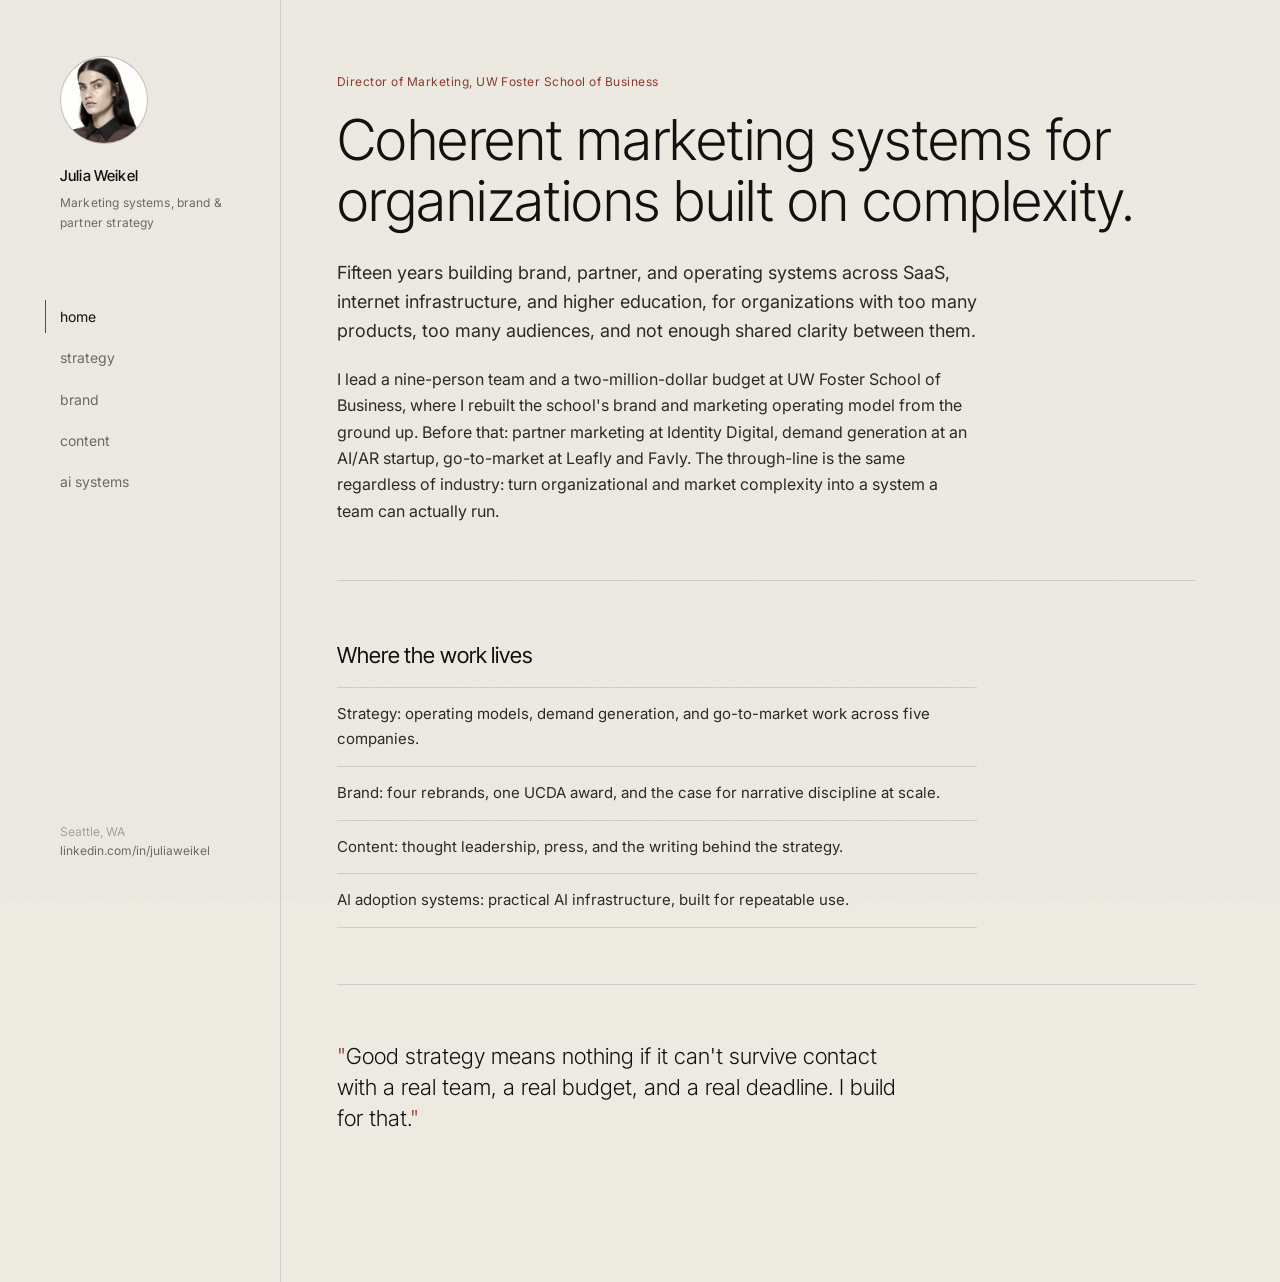
==== index.html @ f6a3b1db "Add files via upload" ====
<!DOCTYPE html>
<html lang="en">
<head>
<meta charset="UTF-8">
<meta name="viewport" content="width=device-width, initial-scale=1.0">
<title>Julia Weikel | home</title>
<meta name="description" content="Marketing systems, brand & partner strategy leader">
<link rel="icon" href="favicon.svg" type="image/svg+xml">
<meta property="og:type" content="website">
<meta property="og:title" content="Julia Weikel | home">
<meta property="og:description" content="Marketing systems, brand & partner strategy leader">
<meta property="og:url" content="https://juliaweikel.fyi/">
<link rel="stylesheet" href="style.css">
</head>
<body>
<div class="shell">
  <aside class="sidebar">
    <div>
      <div class="portrait">
        <img src="portrait.jpg" alt="Julia Weikel">
      </div>
      <a href="index.html" class="brandmark">Julia Weikel
        <span class="role">Marketing systems, brand &amp; partner strategy</span>
      </a>
      <nav class="pagenav">
      <a href="index.html" class="active">home</a>
      <a href="strategy.html">strategy</a>
      <a href="brand.html">brand</a>
      <a href="content.html">content</a>
      <a href="ai-systems.html">ai systems</a>
      </nav>
    </div>
    <div class="sidebar-foot">
      Seattle, WA<br>
      <a href="https://www.linkedin.com/in/juliaweikel/">linkedin.com/in/juliaweikel</a>
    </div>
  </aside>
  <main>
    <div class="mobile-nav">
    <a href="index.html" class="active">home</a>
    <a href="strategy.html">strategy</a>
    <a href="brand.html">brand</a>
    <a href="content.html">content</a>
    <a href="ai-systems.html">ai systems</a>
    </div>

    <p class="eyebrow">Director of Marketing, UW Foster School of Business</p>
    <h1>Coherent marketing systems for organizations built on complexity.</h1>
    <p class="lede">Fifteen years building brand, partner, and operating systems across SaaS, internet infrastructure, and higher education, for organizations with too many products, too many audiences, and not enough shared clarity between them.</p>
    <p>I lead a nine-person team and a two-million-dollar budget at UW Foster School of Business, where I rebuilt the school's brand and marketing operating model from the ground up. Before that: partner marketing at Identity Digital, demand generation at an AI/AR startup, go-to-market at Leafly and Favly. The through-line is the same regardless of industry: turn organizational and market complexity into a system a team can actually run.</p>

    <hr class="rule">

    <h2>Where the work lives</h2>
    <ul class="perspective">
      <li><a href="strategy.html">Strategy</a>: operating models, demand generation, and go-to-market work across five companies.</li>
      <li><a href="brand.html">Brand</a>: four rebrands, one UCDA award, and the case for narrative discipline at scale.</li>
      <li><a href="content.html">Content</a>: thought leadership, press, and the writing behind the strategy.</li>
      <li><a href="ai-systems.html">AI adoption systems</a>: practical AI infrastructure, built for repeatable use.</li>
    </ul>

    <hr class="rule">

    <p class="pull"><span class="mark">"</span>Good strategy means nothing if it can't survive contact with a real team, a real budget, and a real deadline. I build for that.<span class="mark">"</span></p>

  </main>
</div>
</body>
</html>
---- style.css ----
@import url('https://fonts.googleapis.com/css2?family=Inter+Tight:wght@300;400;500&family=Inter:wght@400;500&display=swap');

:root{
  --ink:#111110;
  --bone:#EDEAE2;
  --graphite:#6E6A62;
  --graphite-soft:#A6A198;
  --brick:#8C3B2E;
  --line:rgba(17,17,16,0.13);
  --sidebar-w:260px;
}

*{box-sizing:border-box;margin:0;padding:0;}

html{scroll-behavior:smooth;}

body{
  background:var(--bone);
  color:var(--ink);
  font-family:'Inter',sans-serif;
  font-size:16px;
  line-height:1.65;
  -webkit-font-smoothing:antialiased;
  position:relative;
}

/* near-invisible paper grain — texture, not pattern */
body::before{
  content:'';
  position:fixed;
  inset:0;
  pointer-events:none;
  opacity:0.045;
  background-image:url("data:image/svg+xml;charset=UTF-8,%3Csvg xmlns='http://www.w3.org/2000/svg' width='120' height='120'%3E%3Cfilter id='n'%3E%3CfeTurbulence type='fractalNoise' baseFrequency='0.85' numOctaves='2' stitchTiles='stitch'/%3E%3C/filter%3E%3Crect width='100%25' height='100%25' filter='url(%23n)'/%3E%3C/svg%3E");
  mix-blend-mode:multiply;
  z-index:999;
}

a{color:inherit;text-decoration:none;}

/* ---- layout shell ---- */

.shell{
  display:flex;
  min-height:100vh;
  max-width:1240px;
  margin:0 auto;
}

.sidebar{
  width:var(--sidebar-w);
  flex-shrink:0;
  padding:56px 32px 40px 40px;
  position:sticky;
  top:0;
  height:100vh;
  display:flex;
  flex-direction:column;
  justify-content:space-between;
}

.portrait{
  width:88px;
  height:88px;
  border-radius:50%;
  overflow:hidden;
  margin-bottom:20px;
  background:#dcd8cd;
  border:1px solid var(--line);
}

.portrait img{
  width:100%;
  height:100%;
  object-fit:cover;
  filter:grayscale(0.55) contrast(1.05) sepia(0.12) saturate(0.9);
}

.brandmark{
  font-family:'Inter Tight',sans-serif;
  font-weight:500;
  font-size:15px;
  letter-spacing:0.01em;
  display:block;
  animation:fadeUp 0.7s ease both;
}

.brandmark .role{
  display:block;
  font-family:'Inter',sans-serif;
  font-weight:400;
  font-size:12px;
  color:var(--graphite);
  margin-top:4px;
}

nav.pagenav{margin-top:64px;}

nav.pagenav a{
  display:block;
  position:relative;
  font-size:14px;
  padding:9px 0;
  color:var(--graphite);
  padding-left:14px;
  margin-left:-14px;
  transition:color 0.2s ease;
}

nav.pagenav a::before{
  content:'';
  position:absolute;
  left:-1px;
  top:4px;
  bottom:4px;
  width:1px;
  background:var(--brick);
  transform:scaleY(0);
  transform-origin:top;
  transition:transform 0.35s cubic-bezier(.4,0,.2,1);
}

nav.pagenav a:hover{color:var(--ink);}
nav.pagenav a:hover::before{transform:scaleY(1);}

nav.pagenav a.active{color:var(--ink);}
nav.pagenav a.active::before{transform:scaleY(1);}

.sidebar-foot{
  font-size:12px;
  color:var(--graphite-soft);
  line-height:1.6;
}

.sidebar-foot a{color:var(--graphite);}
.sidebar-foot a:hover{color:var(--brick);}

main{
  flex:1;
  min-width:0;
  padding:72px 64px 120px 56px;
  border-left:1px solid var(--line);
}

/* ---- typography ---- */

.eyebrow{
  font-size:12px;
  letter-spacing:0.04em;
  color:var(--brick);
  margin-bottom:18px;
}

@keyframes fadeUp{
  from{opacity:0;transform:translateY(10px);}
  to{opacity:1;transform:translateY(0);}
}

@keyframes drawIn{
  from{transform:scaleX(0);}
  to{transform:scaleX(1);}
}

.eyebrow{animation:fadeUp 0.6s ease both;}

h1{
  font-family:'Inter Tight',sans-serif;
  font-weight:300;
  font-size:clamp(38px,4.4vw,58px);
  line-height:1.08;
  letter-spacing:-0.01em;
  max-width:820px;
  margin-bottom:28px;
  animation:fadeUp 0.7s ease 0.08s both;
}

main > .lede{animation:fadeUp 0.7s ease 0.16s both;}

h2{
  font-family:'Inter Tight',sans-serif;
  font-weight:400;
  font-size:22px;
  letter-spacing:-0.005em;
  margin-bottom:14px;
}

h3{
  font-family:'Inter Tight',sans-serif;
  font-weight:500;
  font-size:15px;
  margin-bottom:6px;
}

.lede{
  font-size:18px;
  line-height:1.6;
  color:#2b2a28;
  max-width:640px;
  margin-bottom:20px;
}

p{max-width:640px;margin-bottom:16px;color:#2b2a28;}

.rule{
  border:none;
  border-top:1px solid var(--line);
  margin:56px 0;
  transform-origin:left;
  animation:drawIn 0.8s cubic-bezier(.4,0,.2,1) both;
}

/* ---- perspective / bullet list ---- */

.perspective{
  list-style:none;
  max-width:640px;
  margin:0 0 24px;
}

.perspective li{
  padding:14px 0;
  border-top:1px solid var(--line);
  font-size:15px;
  color:#2b2a28;
}

.perspective li:last-child{border-bottom:1px solid var(--line);}

.closing{
  max-width:560px;
  font-size:15px;
  color:var(--graphite);
  margin-top:24px;
}

/* ---- case study blocks ---- */

.case{
  margin-bottom:8px;
}

.case-num{
  font-family:'Inter Tight',sans-serif;
  font-size:12px;
  color:var(--graphite-soft);
  letter-spacing:0.04em;
  margin-bottom:10px;
}

.case-title{
  font-family:'Inter Tight',sans-serif;
  font-weight:400;
  font-size:26px;
  margin-bottom:22px;
  max-width:640px;
}

.case-grid{
  display:grid;
  grid-template-columns:120px 1fr;
  gap:6px 24px;
  max-width:700px;
  margin-bottom:14px;
}

.case-label{
  font-size:12px;
  letter-spacing:0.03em;
  color:var(--graphite-soft);
  padding-top:2px;
}

.case-body p{margin-bottom:12px;font-size:14.5px;}
.case-body p:last-child{margin-bottom:0;}

.case-body ul{
  list-style:none;
  margin-bottom:12px;
}

.case-body ul li{
  font-size:14.5px;
  color:#2b2a28;
  padding-left:14px;
  position:relative;
  margin-bottom:8px;
}

.case-body ul li::before{
  content:'';
  position:absolute;
  left:0;
  top:9px;
  width:4px;
  height:1px;
  background:var(--graphite-soft);
}

.case-body strong{font-weight:500;color:var(--ink);}

.case-outcome{
  font-size:14.5px;
  padding:16px 20px;
  border-left:1px solid var(--brick);
  background:transparent;
  margin-top:4px;
  color:#2b2a28;
}

/* ---- pull quote / award ---- */

.pull{
  font-family:'Inter Tight',sans-serif;
  font-weight:300;
  font-size:22px;
  line-height:1.4;
  max-width:560px;
  margin:28px 0;
  color:var(--ink);
}

.pull .mark{color:var(--brick);}

/* ---- contact list on content page ---- */

.pressline{
  display:flex;
  gap:16px;
  align-items:baseline;
  padding:14px 0;
  border-top:1px solid var(--line);
  font-size:14.5px;
}

.pressline:last-child{border-bottom:1px solid var(--line);}

.pressline .outlet{
  font-family:'Inter Tight',sans-serif;
  font-weight:500;
  min-width:150px;
  flex-shrink:0;
}

.pressline .desc{color:var(--graphite);}

/* ---- mobile ---- */

.mobile-nav{display:none;}

@media (max-width:860px){
  .shell{flex-direction:column;max-width:100%;}
  .sidebar{
    position:relative;
    width:100%;
    height:auto;
    padding:28px 24px;
    flex-direction:row;
    align-items:center;
    justify-content:space-between;
  }
  nav.pagenav{display:none;}
  .sidebar-foot{display:none;}
  .mobile-nav{
    display:flex;
    gap:16px;
    overflow-x:auto;
    padding:0 24px 20px;
    border-bottom:1px solid var(--line);
  }
  .mobile-nav a{
    font-size:13px;
    color:var(--graphite);
    white-space:nowrap;
    padding-bottom:6px;
    border-bottom:1px solid transparent;
  }
  .mobile-nav a.active{color:var(--ink);border-bottom:1px solid var(--brick);}
  main{padding:40px 24px 80px;border-left:none;}
  .case-grid{grid-template-columns:1fr;gap:2px 0;}
  .case-label{padding-top:12px;}
}

/* ---- print ---- */
@media print{
  body::before{display:none;}
  .sidebar{position:static;height:auto;border-right:1px solid #000;}
  main{border-left:none;padding:24px 0 0 24px;}
  h1,h2,h3{animation:none;}
  .rule{animation:none;}
  a{text-decoration:underline;}
  .case-outcome{border-left-color:#000;}
}
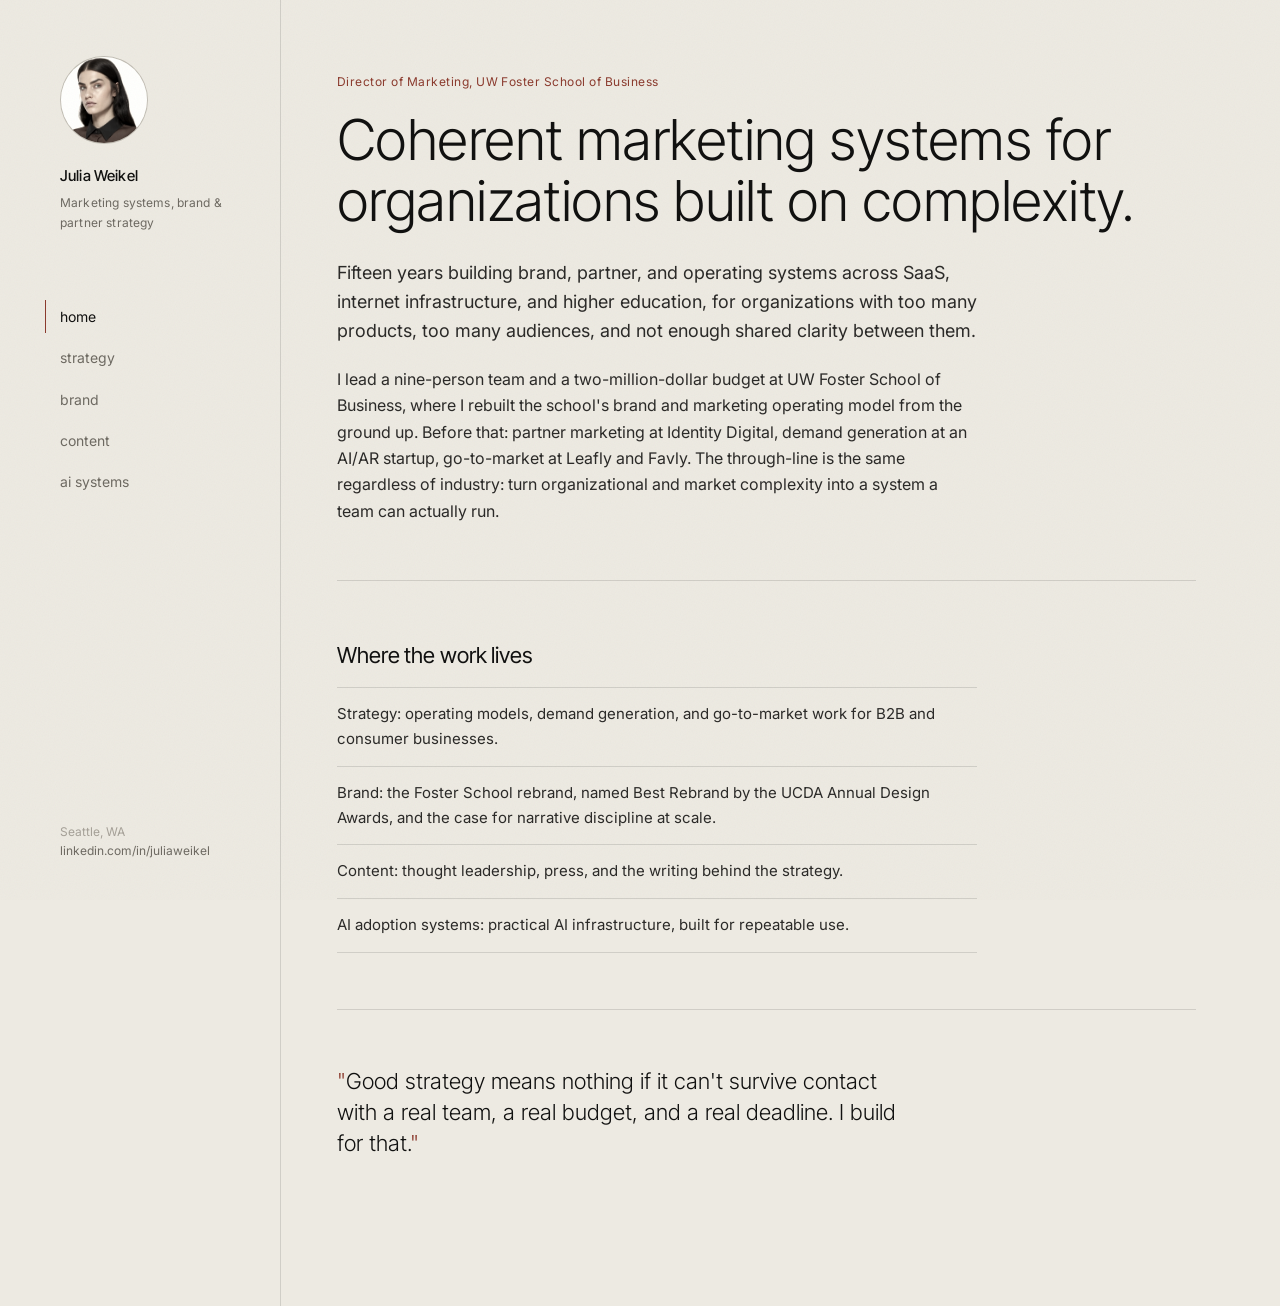
==== commit 37a47b0c: "Remove unverified metrics and vague counts from public pages Drop the web engagement and lead captur" ====
--- a/index.html
+++ b/index.html
@@ -53,8 +53,8 @@
 
     <h2>Where the work lives</h2>
     <ul class="perspective">
-      <li><a href="strategy.html">Strategy</a>: operating models, demand generation, and go-to-market work across five companies.</li>
-      <li><a href="brand.html">Brand</a>: four rebrands, one UCDA award, and the case for narrative discipline at scale.</li>
+      <li><a href="strategy.html">Strategy</a>: operating models, demand generation, and go-to-market work for B2B and consumer businesses.</li>
+      <li><a href="brand.html">Brand</a>: the Foster School rebrand, named Best Rebrand by the UCDA Annual Design Awards, and the case for narrative discipline at scale.</li>
       <li><a href="content.html">Content</a>: thought leadership, press, and the writing behind the strategy.</li>
       <li><a href="ai-systems.html">AI adoption systems</a>: practical AI infrastructure, built for repeatable use.</li>
     </ul>
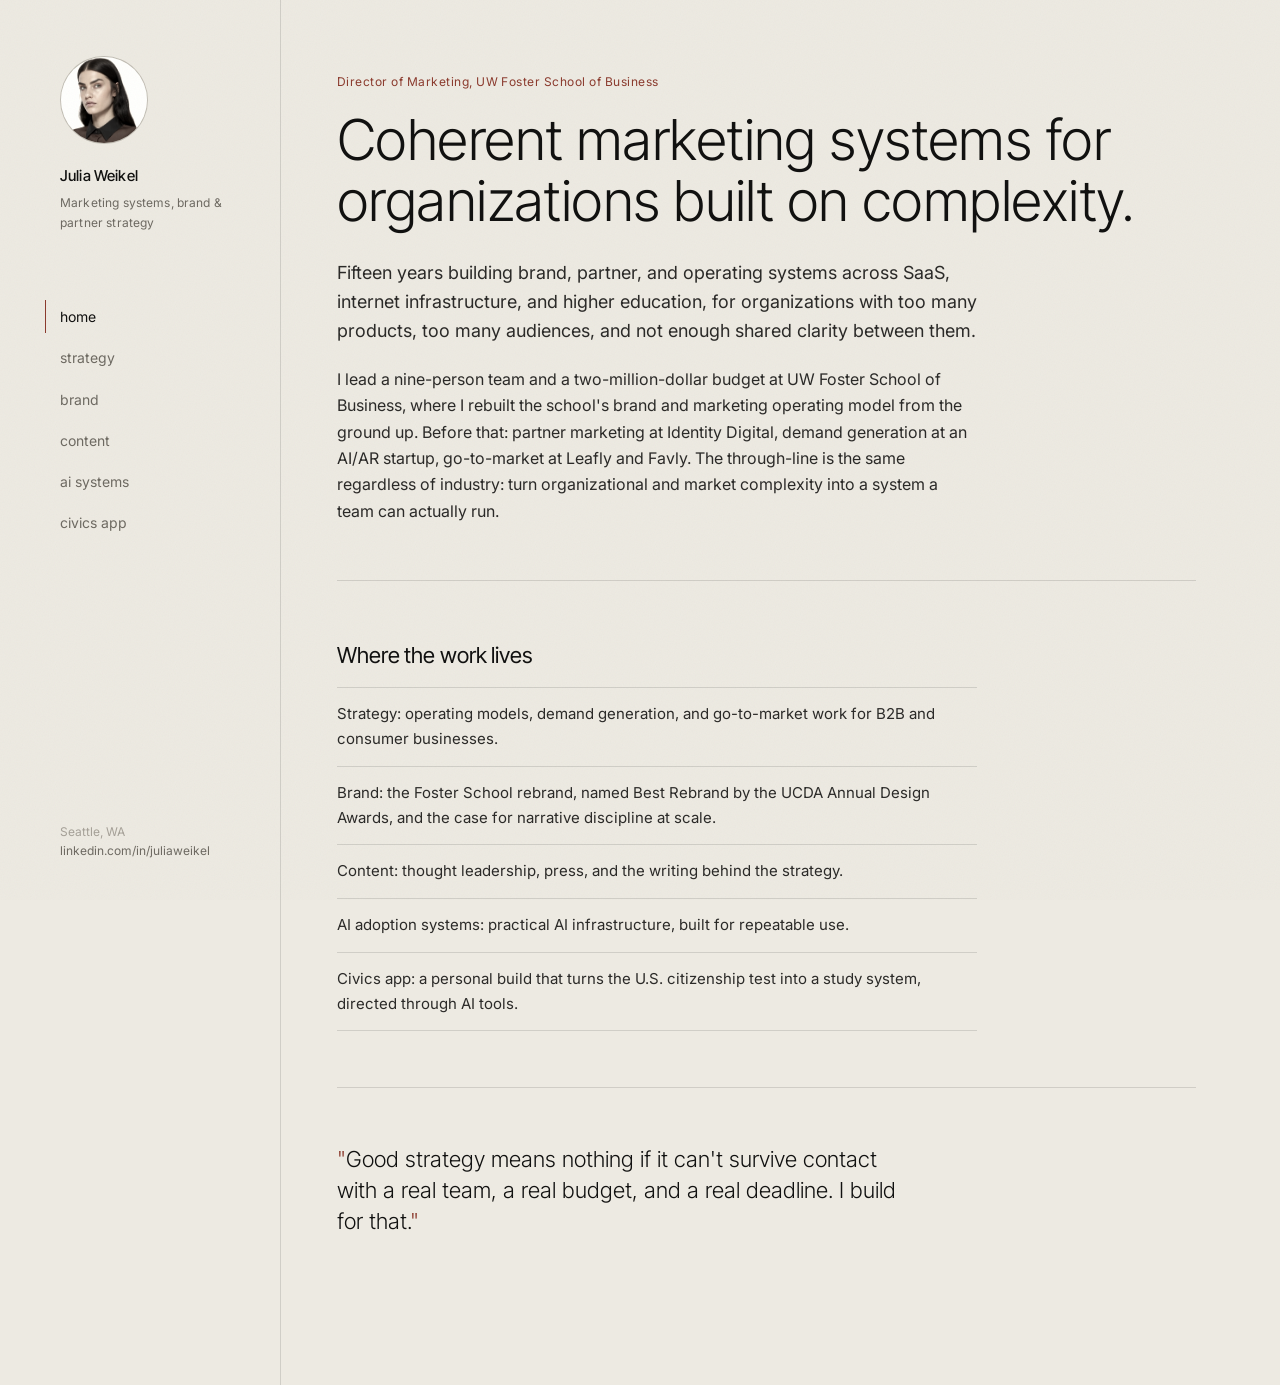
==== commit ba8cac5d: "Add civics app page and nav tab New page summarizing the civics study app build, with app screenshot" ====
--- a/index.html
+++ b/index.html
@@ -28,6 +28,7 @@
       <a href="brand.html">brand</a>
       <a href="content.html">content</a>
       <a href="ai-systems.html">ai systems</a>
+      <a href="civics.html">civics app</a>
       </nav>
     </div>
     <div class="sidebar-foot">
@@ -42,6 +43,7 @@
     <a href="brand.html">brand</a>
     <a href="content.html">content</a>
     <a href="ai-systems.html">ai systems</a>
+    <a href="civics.html">civics app</a>
     </div>
 
     <p class="eyebrow">Director of Marketing, UW Foster School of Business</p>
@@ -57,6 +59,7 @@
       <li><a href="brand.html">Brand</a>: the Foster School rebrand, named Best Rebrand by the UCDA Annual Design Awards, and the case for narrative discipline at scale.</li>
       <li><a href="content.html">Content</a>: thought leadership, press, and the writing behind the strategy.</li>
       <li><a href="ai-systems.html">AI adoption systems</a>: practical AI infrastructure, built for repeatable use.</li>
+      <li><a href="civics.html">Civics app</a>: a personal build that turns the U.S. citizenship test into a study system, directed through AI tools.</li>
     </ul>
 
     <hr class="rule">
--- a/style.css
+++ b/style.css
@@ -342,6 +342,22 @@
 }
 
 .pressline .desc{color:var(--graphite);}
+
+/* ---- civics page: links and screenshots ---- */
+
+.textlinks{display:flex;flex-wrap:wrap;gap:8px 28px;margin:4px 0 40px;font-size:15px;}
+.textlinks a{color:var(--ink);border-bottom:1px solid var(--brick);padding-bottom:2px;transition:color 0.2s ease;}
+.textlinks a:hover{color:var(--brick);}
+
+.shots{display:grid;grid-template-columns:repeat(3,minmax(0,1fr));gap:20px;max-width:760px;margin:0 0 8px;}
+.shots figure{margin:0;}
+.shots img{display:block;width:100%;height:auto;border:1px solid var(--line);}
+.shots figcaption{font-size:12px;color:var(--graphite);margin-top:10px;letter-spacing:0.01em;}
+
+@media (max-width:860px){
+  .shots{grid-template-columns:repeat(3,minmax(0,1fr));gap:10px;}
+  .shots figcaption{font-size:11px;}
+}
 
 /* ---- mobile ---- */
 
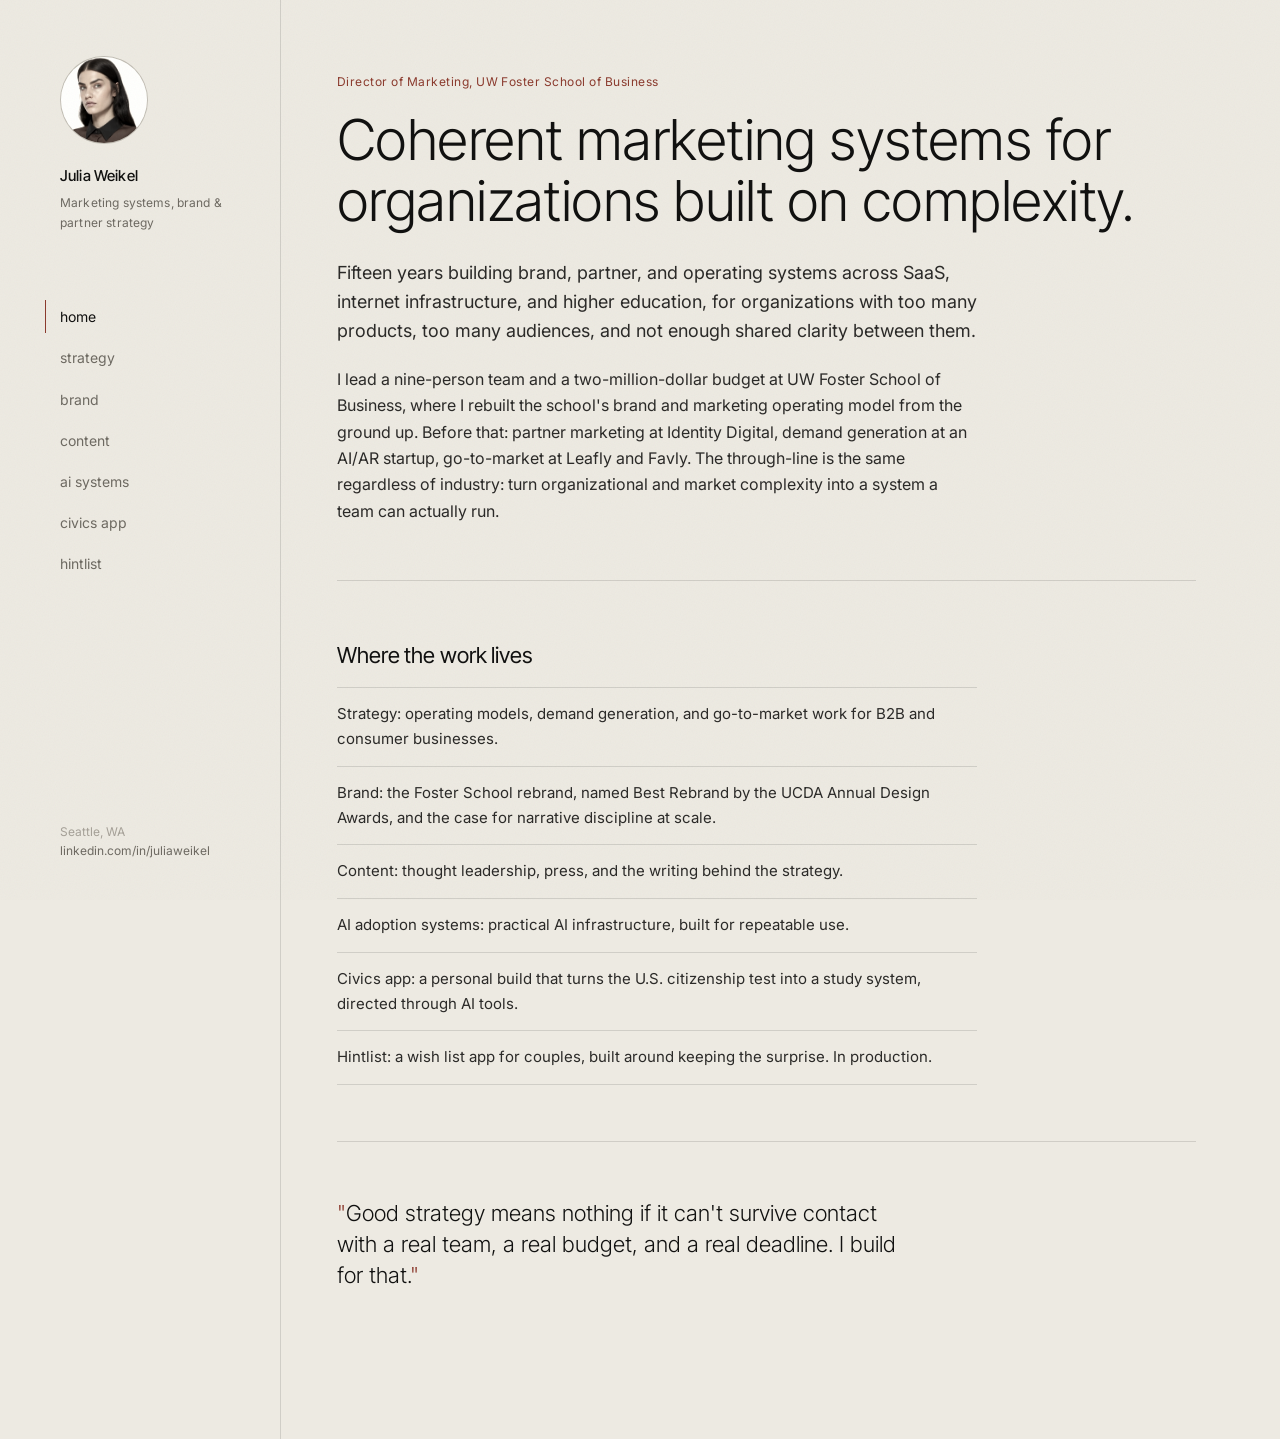
==== commit d0c3bf3c: "Add Hintlist case study page (in production) and nav links Co-Authored-By: Claude Opus 5.5 <noreply@" ====
--- a/index.html
+++ b/index.html
@@ -29,6 +29,7 @@
       <a href="content.html">content</a>
       <a href="ai-systems.html">ai systems</a>
       <a href="civics.html">civics app</a>
+      <a href="hintlist.html">hintlist</a>
       </nav>
     </div>
     <div class="sidebar-foot">
@@ -44,6 +45,7 @@
     <a href="content.html">content</a>
     <a href="ai-systems.html">ai systems</a>
     <a href="civics.html">civics app</a>
+    <a href="hintlist.html">hintlist</a>
     </div>
 
     <p class="eyebrow">Director of Marketing, UW Foster School of Business</p>
@@ -60,6 +62,7 @@
       <li><a href="content.html">Content</a>: thought leadership, press, and the writing behind the strategy.</li>
       <li><a href="ai-systems.html">AI adoption systems</a>: practical AI infrastructure, built for repeatable use.</li>
       <li><a href="civics.html">Civics app</a>: a personal build that turns the U.S. citizenship test into a study system, directed through AI tools.</li>
+      <li><a href="hintlist.html">Hintlist</a>: a wish list app for couples, built around keeping the surprise. In production.</li>
     </ul>
 
     <hr class="rule">
--- a/style.css
+++ b/style.css
@@ -358,6 +358,33 @@
   .shots{grid-template-columns:repeat(3,minmax(0,1fr));gap:10px;}
   .shots figcaption{font-size:11px;}
 }
+
+.subhead{margin-top:36px;}
+.steps{max-width:640px;margin:8px 0 0 20px;}
+.steps li{font-size:15px;color:#2b2a28;padding:6px 0 6px 6px;}
+.steps li::marker{color:var(--brick);font-family:'Inter Tight',sans-serif;}
+.steps strong,.perspective strong{font-weight:500;color:var(--ink);}
+.wide{margin:28px 0 0;max-width:760px;}
+.wide img{display:block;width:100%;height:auto;border:1px solid var(--line);}
+.wide figcaption{font-size:12px;color:var(--graphite);margin-top:10px;}
+
+.case-split{display:grid;grid-template-columns:minmax(0,1fr) 220px;gap:32px;align-items:start;max-width:960px;}
+.case-split .case-grid{max-width:none;}
+.phone{margin:0;}
+.phone img{display:block;width:100%;height:auto;border:1px solid var(--line);}
+.phone figcaption{font-size:12px;color:var(--graphite);margin-top:10px;}
+@media (max-width:1100px){.case-split{grid-template-columns:1fr;}.phone{max-width:280px;}}
+
+.compare{display:grid;grid-template-columns:repeat(2,minmax(0,240px));gap:12px 24px;margin:32px 0 8px;max-width:760px;}
+.compare figure{margin:0;}
+.compare img{display:block;width:100%;height:auto;border:1px solid var(--line);}
+.compare-label{font-size:12px;letter-spacing:0.03em;color:var(--graphite-soft);margin:0 0 8px;}
+.compare figcaption{grid-column:1/-1;font-size:12px;color:var(--graphite);margin-top:2px;max-width:520px;}
+.pairs{max-width:760px;margin:28px 0 0;}
+.pairs-head{display:grid;grid-template-columns:1fr 1fr;font-size:12px;letter-spacing:0.03em;color:var(--graphite-soft);margin:0 0 8px;}
+.pairs figure{margin:0 0 18px;}
+.pairs img{display:block;width:100%;height:auto;border:1px solid var(--line);}
+.pairs figcaption{font-size:12px;color:var(--graphite);margin-top:8px;}
 
 /* ---- mobile ---- */
 
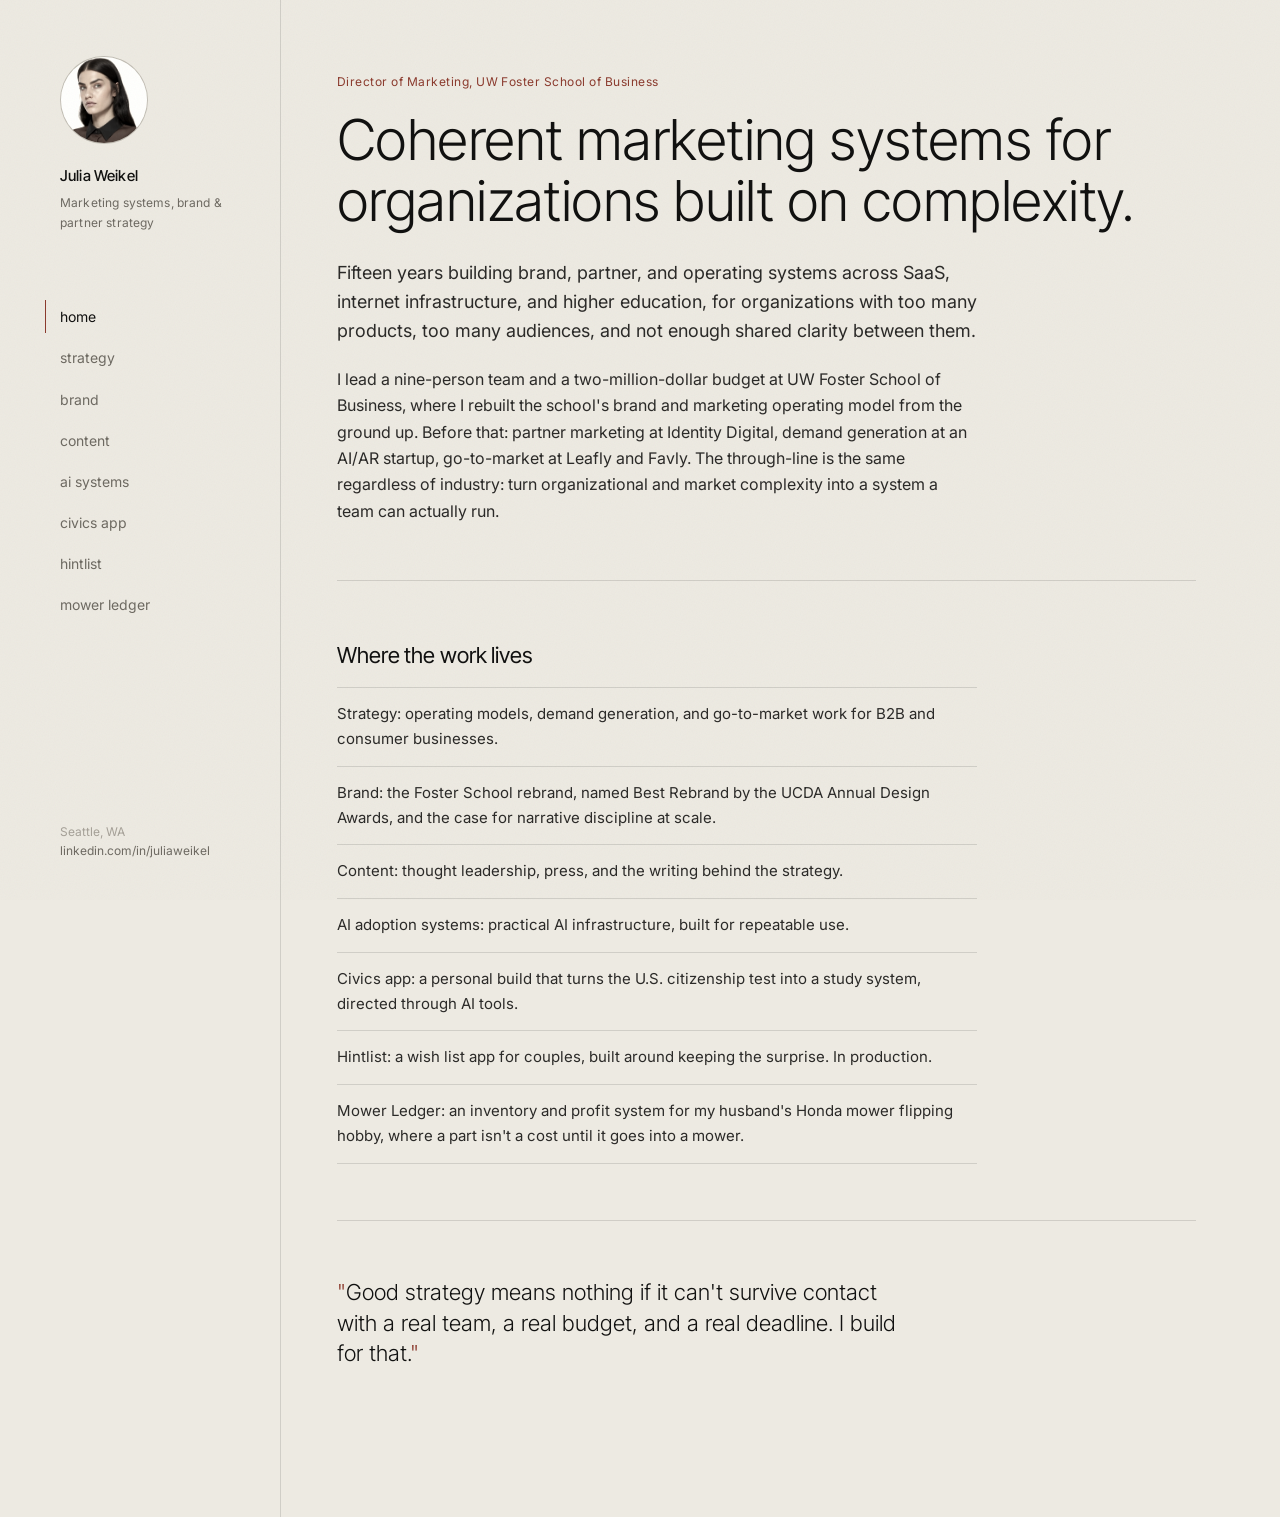
==== commit bda8b097: "Add Mower Ledger case study page Co-Authored-By: Claude Opus 5.5 <noreply@anthropic.com> Claude-Sess" ====
--- a/index.html
+++ b/index.html
@@ -30,6 +30,7 @@
       <a href="ai-systems.html">ai systems</a>
       <a href="civics.html">civics app</a>
       <a href="hintlist.html">hintlist</a>
+      <a href="mower.html">mower ledger</a>
       </nav>
     </div>
     <div class="sidebar-foot">
@@ -46,6 +47,7 @@
     <a href="ai-systems.html">ai systems</a>
     <a href="civics.html">civics app</a>
     <a href="hintlist.html">hintlist</a>
+    <a href="mower.html">mower ledger</a>
     </div>
 
     <p class="eyebrow">Director of Marketing, UW Foster School of Business</p>
@@ -63,6 +65,7 @@
       <li><a href="ai-systems.html">AI adoption systems</a>: practical AI infrastructure, built for repeatable use.</li>
       <li><a href="civics.html">Civics app</a>: a personal build that turns the U.S. citizenship test into a study system, directed through AI tools.</li>
       <li><a href="hintlist.html">Hintlist</a>: a wish list app for couples, built around keeping the surprise. In production.</li>
+      <li><a href="mower.html">Mower Ledger</a>: an inventory and profit system for my husband's Honda mower flipping hobby, where a part isn't a cost until it goes into a mower.</li>
     </ul>
 
     <hr class="rule">
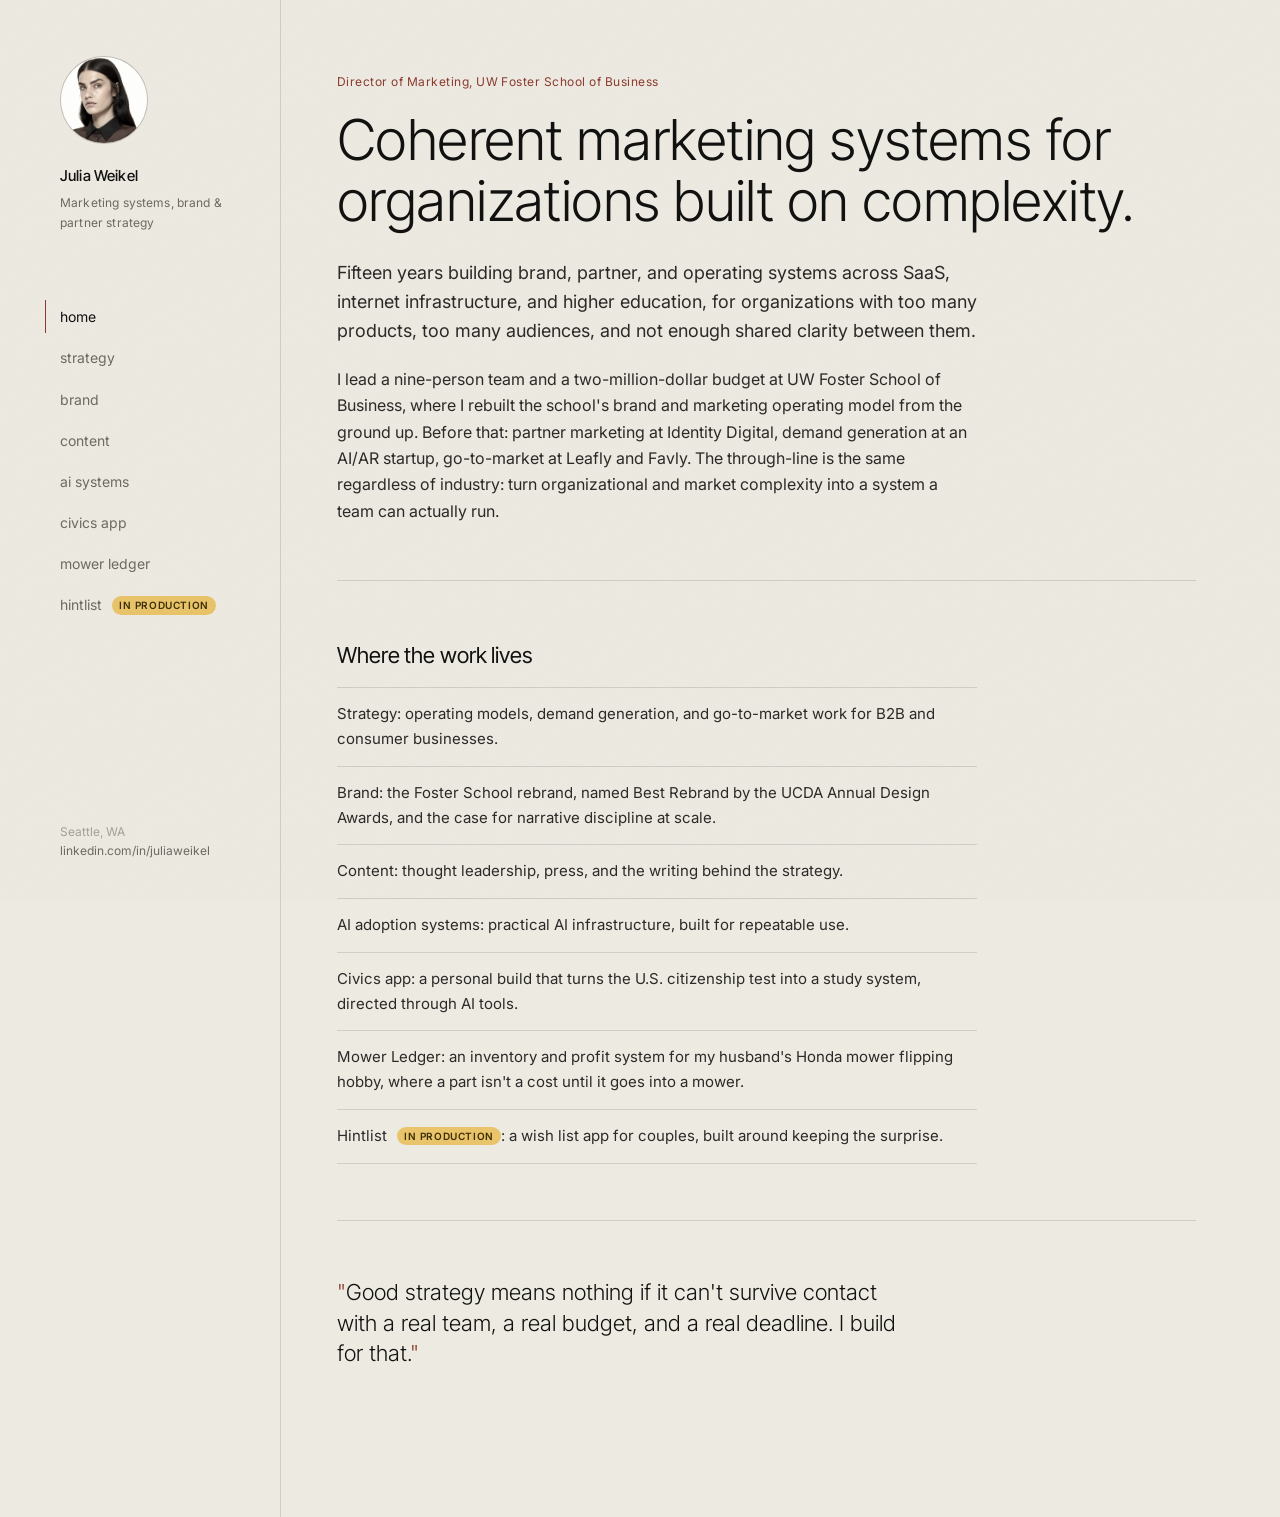
==== commit 02faa7b7: "Hintlist last in nav with an In production tag; clearer status on its page Co-Authored-By: Claude Op" ====
--- a/index.html
+++ b/index.html
@@ -29,8 +29,8 @@
       <a href="content.html">content</a>
       <a href="ai-systems.html">ai systems</a>
       <a href="civics.html">civics app</a>
-      <a href="hintlist.html">hintlist</a>
       <a href="mower.html">mower ledger</a>
+      <a href="hintlist.html">hintlist <span class="wip">in production</span></a>
       </nav>
     </div>
     <div class="sidebar-foot">
@@ -46,8 +46,8 @@
     <a href="content.html">content</a>
     <a href="ai-systems.html">ai systems</a>
     <a href="civics.html">civics app</a>
-    <a href="hintlist.html">hintlist</a>
     <a href="mower.html">mower ledger</a>
+    <a href="hintlist.html">hintlist <span class="wip">in production</span></a>
     </div>
 
     <p class="eyebrow">Director of Marketing, UW Foster School of Business</p>
@@ -64,8 +64,8 @@
       <li><a href="content.html">Content</a>: thought leadership, press, and the writing behind the strategy.</li>
       <li><a href="ai-systems.html">AI adoption systems</a>: practical AI infrastructure, built for repeatable use.</li>
       <li><a href="civics.html">Civics app</a>: a personal build that turns the U.S. citizenship test into a study system, directed through AI tools.</li>
-      <li><a href="hintlist.html">Hintlist</a>: a wish list app for couples, built around keeping the surprise. In production.</li>
       <li><a href="mower.html">Mower Ledger</a>: an inventory and profit system for my husband's Honda mower flipping hobby, where a part isn't a cost until it goes into a mower.</li>
+      <li><a href="hintlist.html">Hintlist</a> <span class="wip">in production</span>: a wish list app for couples, built around keeping the surprise.</li>
     </ul>
 
     <hr class="rule">
--- a/style.css
+++ b/style.css
@@ -433,3 +433,7 @@
   a{text-decoration:underline;}
   .case-outcome{border-left-color:#000;}
 }
+
+/* ---- in-production tag ---- */
+.wip{display:inline-block;margin-left:6px;padding:1px 7px;border-radius:999px;background:#E9C46A;color:#3D2E06;font-size:10px;letter-spacing:.06em;text-transform:uppercase;font-weight:600;vertical-align:1px;white-space:nowrap}
+.wip-lg{font-size:11px;padding:3px 10px;margin-left:8px}
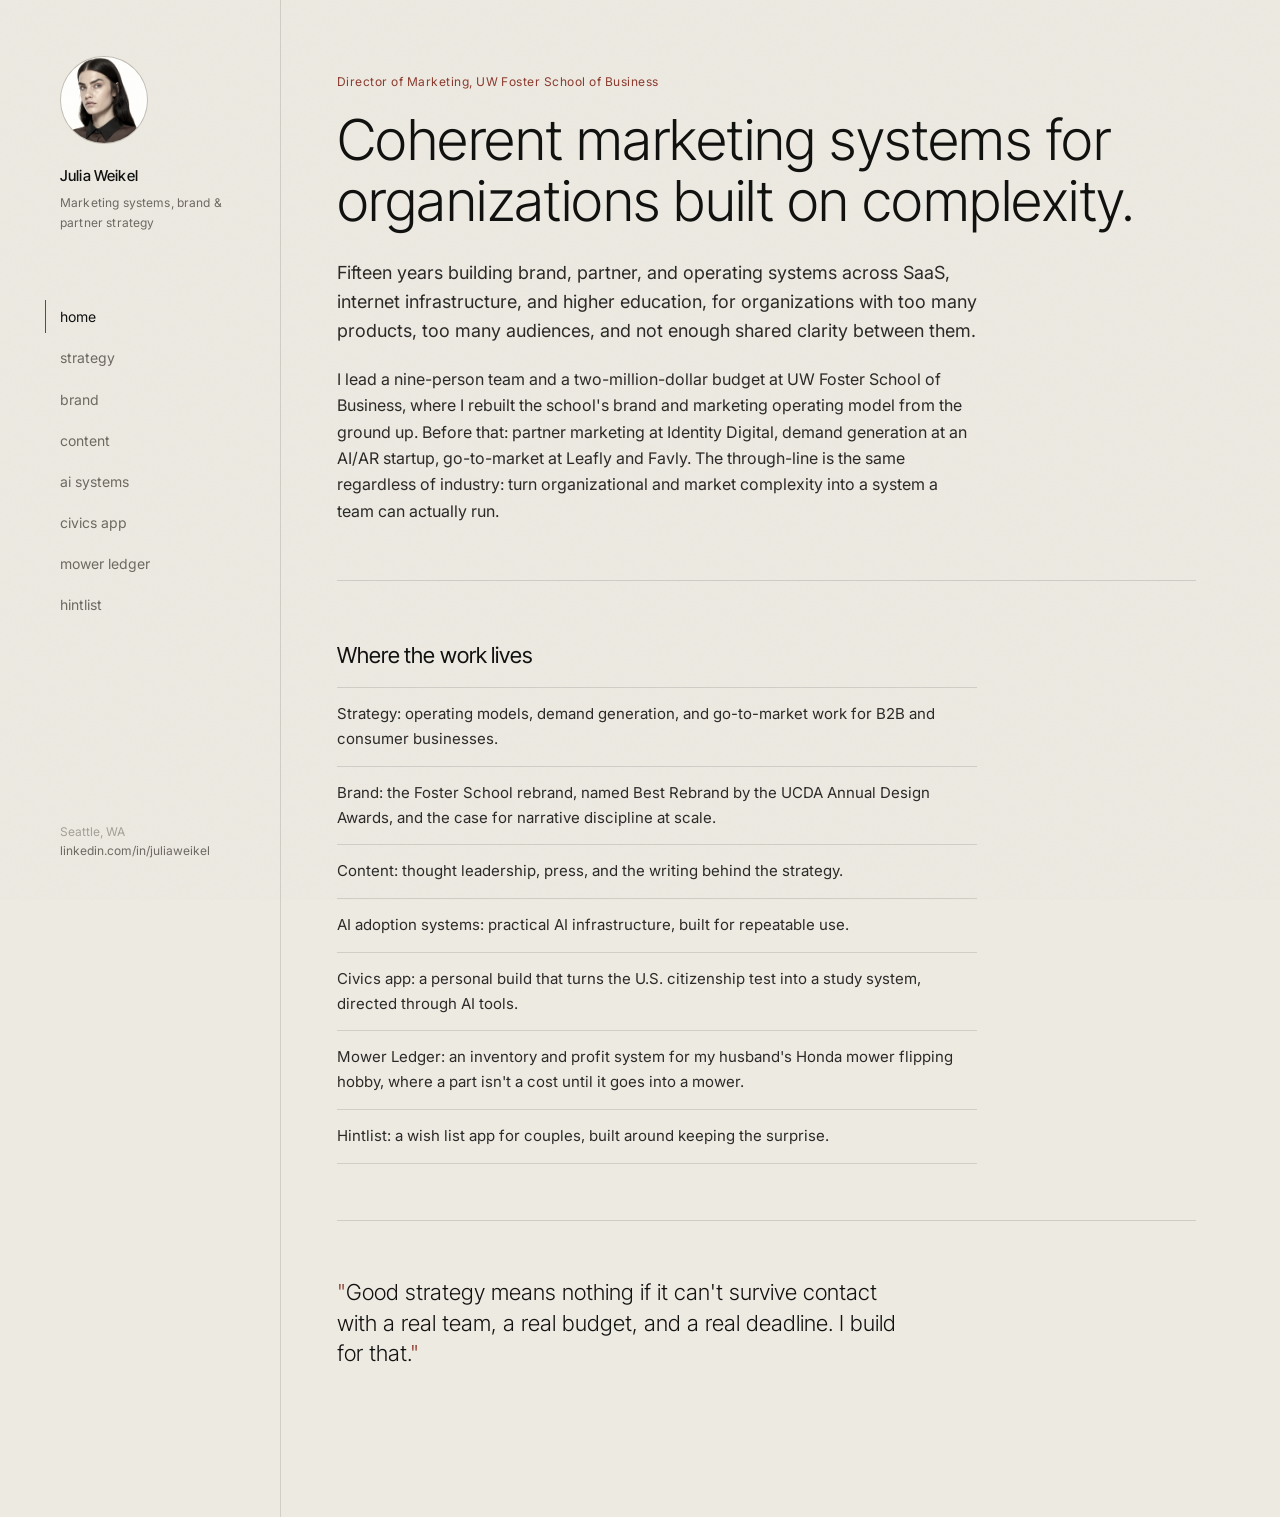
==== commit 7ea92668: "Hintlist as a plain nav item; in-production tag only on its own page Co-Authored-By: Claude Opus 5.5" ====
--- a/index.html
+++ b/index.html
@@ -30,7 +30,7 @@
       <a href="ai-systems.html">ai systems</a>
       <a href="civics.html">civics app</a>
       <a href="mower.html">mower ledger</a>
-      <a href="hintlist.html">hintlist <span class="wip">in production</span></a>
+      <a href="hintlist.html">hintlist</a>
       </nav>
     </div>
     <div class="sidebar-foot">
@@ -47,7 +47,7 @@
     <a href="ai-systems.html">ai systems</a>
     <a href="civics.html">civics app</a>
     <a href="mower.html">mower ledger</a>
-    <a href="hintlist.html">hintlist <span class="wip">in production</span></a>
+    <a href="hintlist.html">hintlist</a>
     </div>
 
     <p class="eyebrow">Director of Marketing, UW Foster School of Business</p>
@@ -65,7 +65,7 @@
       <li><a href="ai-systems.html">AI adoption systems</a>: practical AI infrastructure, built for repeatable use.</li>
       <li><a href="civics.html">Civics app</a>: a personal build that turns the U.S. citizenship test into a study system, directed through AI tools.</li>
       <li><a href="mower.html">Mower Ledger</a>: an inventory and profit system for my husband's Honda mower flipping hobby, where a part isn't a cost until it goes into a mower.</li>
-      <li><a href="hintlist.html">Hintlist</a> <span class="wip">in production</span>: a wish list app for couples, built around keeping the surprise.</li>
+      <li><a href="hintlist.html">Hintlist</a>: a wish list app for couples, built around keeping the surprise.</li>
     </ul>
 
     <hr class="rule">
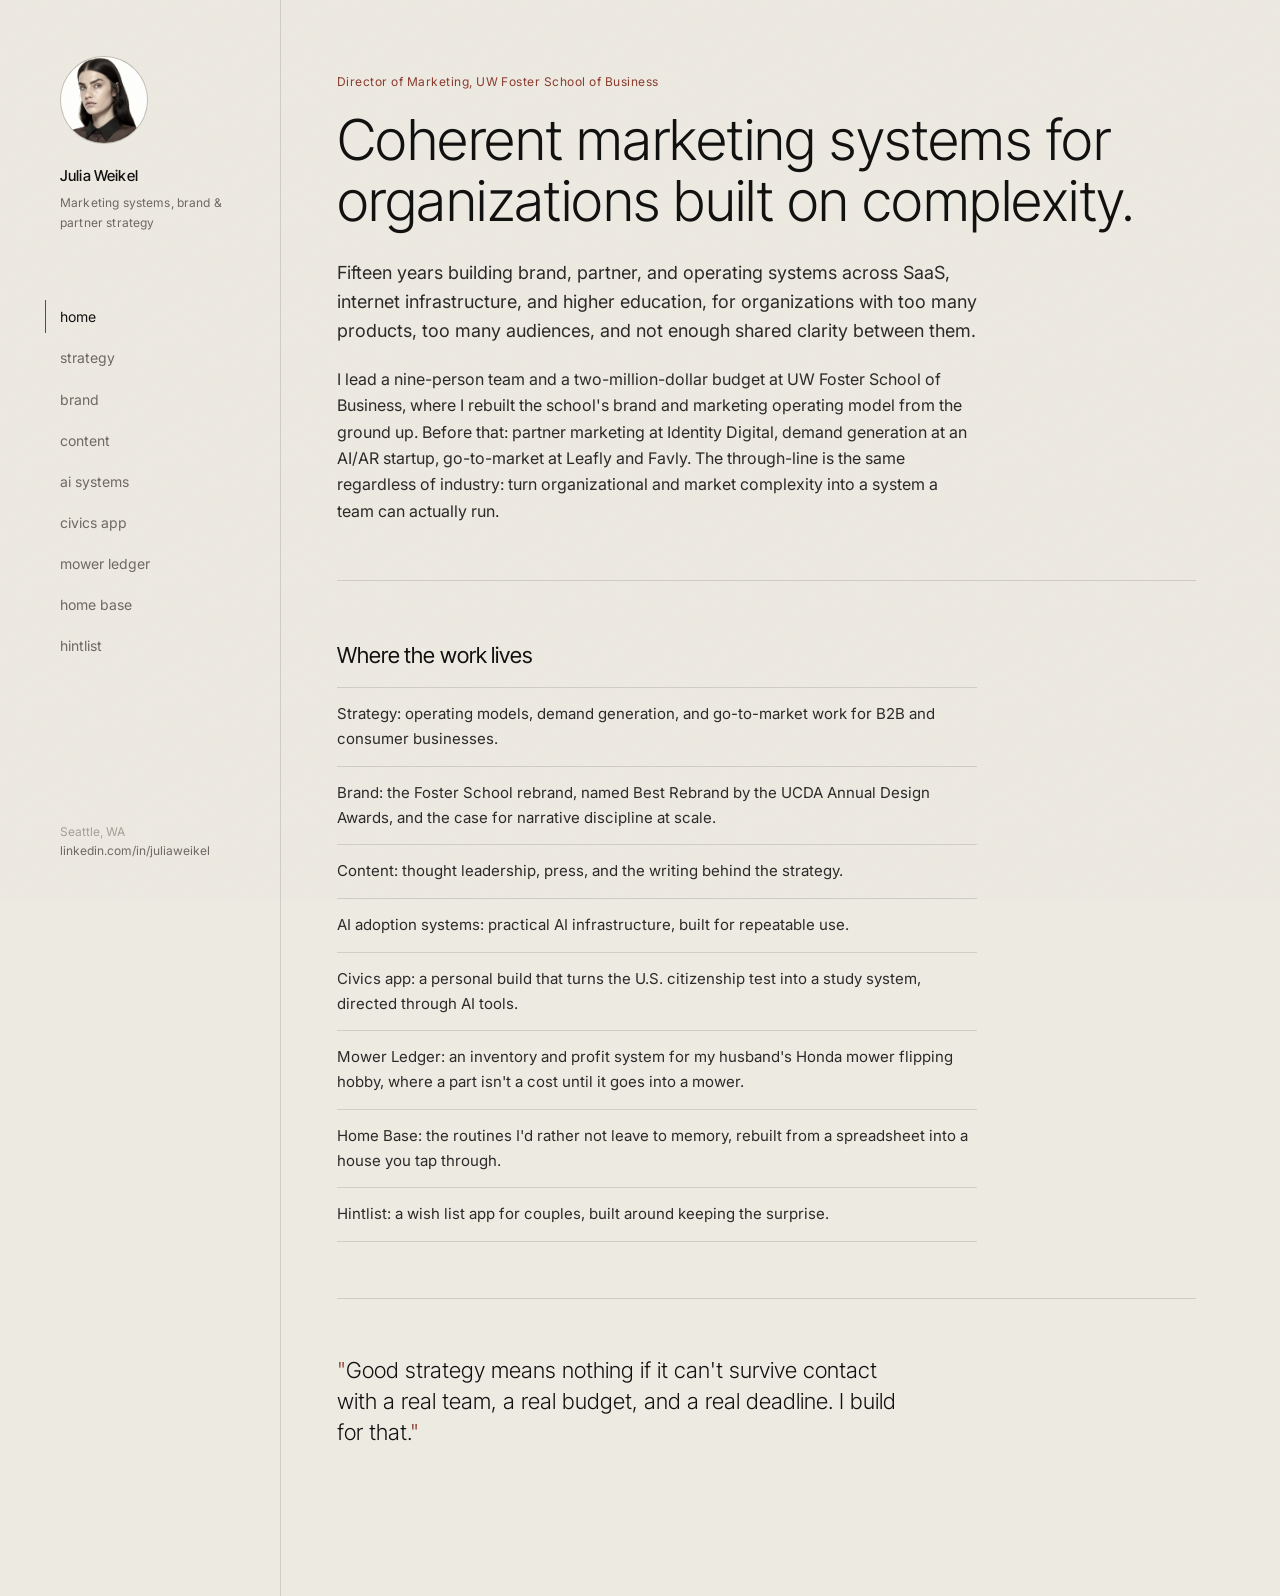
==== commit a8492e3a: "Add Home Base case study and nav item Co-Authored-By: Claude Opus 5.5 <noreply@anthropic.com> Claude" ====
--- a/index.html
+++ b/index.html
@@ -30,6 +30,7 @@
       <a href="ai-systems.html">ai systems</a>
       <a href="civics.html">civics app</a>
       <a href="mower.html">mower ledger</a>
+      <a href="homebase.html">home base</a>
       <a href="hintlist.html">hintlist</a>
       </nav>
     </div>
@@ -47,6 +48,7 @@
     <a href="ai-systems.html">ai systems</a>
     <a href="civics.html">civics app</a>
     <a href="mower.html">mower ledger</a>
+    <a href="homebase.html">home base</a>
     <a href="hintlist.html">hintlist</a>
     </div>
 
@@ -65,6 +67,7 @@
       <li><a href="ai-systems.html">AI adoption systems</a>: practical AI infrastructure, built for repeatable use.</li>
       <li><a href="civics.html">Civics app</a>: a personal build that turns the U.S. citizenship test into a study system, directed through AI tools.</li>
       <li><a href="mower.html">Mower Ledger</a>: an inventory and profit system for my husband's Honda mower flipping hobby, where a part isn't a cost until it goes into a mower.</li>
+      <li><a href="homebase.html">Home Base</a>: the routines I'd rather not leave to memory, rebuilt from a spreadsheet into a house you tap through.</li>
       <li><a href="hintlist.html">Hintlist</a>: a wish list app for couples, built around keeping the surprise.</li>
     </ul>
 
